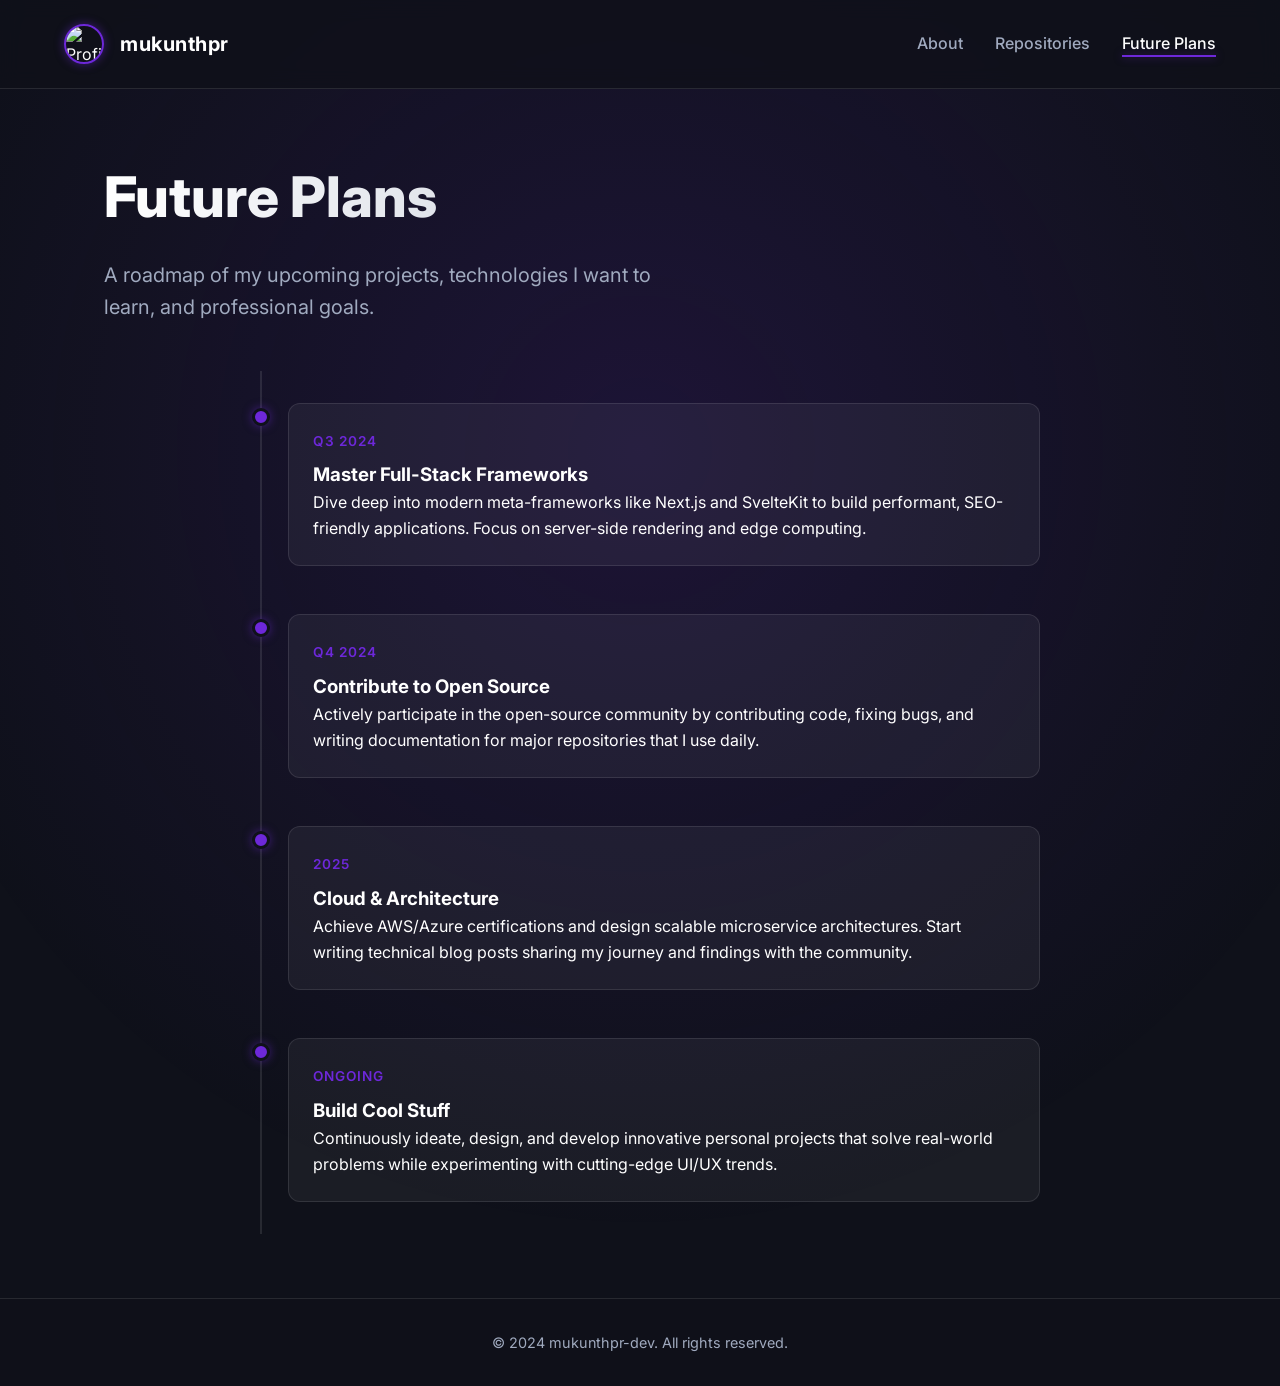
==== future-plans.html @ eefe3186 "Add personal website with About, Repositories, and Future Plans pages" ====
<!DOCTYPE html>
<html lang="en">
<head>
    <meta charset="UTF-8">
    <meta name="viewport" content="width=device-width, initial-scale=1.0">
    <title>Future Plans | mukunthpr-dev</title>
    <meta name="description" content="Future goals, projects and career plans of mukunthpr-dev.">
    <link rel="icon" href="https://github.com/mukunthpr-dev.png" type="image/png">
    <link rel="preconnect" href="https://fonts.googleapis.com">
    <link rel="preconnect" href="https://fonts.gstatic.com" crossorigin>
    <link href="https://fonts.googleapis.com/css2?family=Inter:wght@300;400;500;600;700;800&display=swap" rel="stylesheet">
    <link rel="stylesheet" href="style.css">
</head>
<body>
    <header>
        <a href="index.html" class="logo-container">
            <img src="https://github.com/mukunthpr-dev.png" alt="Profile Picture Logo">
            <span class="logo-text">mukunthpr</span>
        </a>
        <nav>
            <ul>
                <li><a href="index.html">About</a></li>
                <li><a href="repositories.html">Repositories</a></li>
                <li><a href="future-plans.html" class="active">Future Plans</a></li>
            </ul>
        </nav>
    </header>

    <main>
        <h1>Future Plans</h1>
        <p class="subtitle">A roadmap of my upcoming projects, technologies I want to learn, and professional goals.</p>
        
        <div class="timeline">
            <!-- Short Term -->
            <div class="timeline-item">
                <div class="timeline-dot"></div>
                <div class="timeline-content">
                    <span class="timeline-date">Q3 2024</span>
                    <h3>Master Full-Stack Frameworks</h3>
                    <p>Dive deep into modern meta-frameworks like Next.js and SvelteKit to build performant, SEO-friendly applications. Focus on server-side rendering and edge computing.</p>
                </div>
            </div>

            <!-- Mid Term -->
            <div class="timeline-item">
                <div class="timeline-dot"></div>
                <div class="timeline-content">
                    <span class="timeline-date">Q4 2024</span>
                    <h3>Contribute to Open Source</h3>
                    <p>Actively participate in the open-source community by contributing code, fixing bugs, and writing documentation for major repositories that I use daily.</p>
                </div>
            </div>

            <!-- Long Term -->
            <div class="timeline-item">
                <div class="timeline-dot"></div>
                <div class="timeline-content">
                    <span class="timeline-date">2025</span>
                    <h3>Cloud & Architecture</h3>
                    <p>Achieve AWS/Azure certifications and design scalable microservice architectures. Start writing technical blog posts sharing my journey and findings with the community.</p>
                </div>
            </div>
            
            <!-- Ongoing -->
            <div class="timeline-item">
                <div class="timeline-dot"></div>
                <div class="timeline-content">
                    <span class="timeline-date">Ongoing</span>
                    <h3>Build Cool Stuff</h3>
                    <p>Continuously ideate, design, and develop innovative personal projects that solve real-world problems while experimenting with cutting-edge UI/UX trends.</p>
                </div>
            </div>
        </div>
    </main>

    <footer>
        <p>&copy; 2024 mukunthpr-dev. All rights reserved.</p>
    </footer>

    <script src="script.js"></script>
</body>
</html>
---- style.css ----
:root {
    --bg-color: #0f111a;
    --text-primary: #ffffff;
    --text-secondary: #a0aabf;
    --accent-color: #6d28d9; /* Deep purple */
    --accent-glow: rgba(109, 40, 217, 0.5);
    --glass-bg: rgba(255, 255, 255, 0.05);
    --glass-border: rgba(255, 255, 255, 0.1);
    --card-hover-bg: rgba(255, 255, 255, 0.08);
}

* {
    margin: 0;
    padding: 0;
    box-sizing: border-box;
}

body {
    font-family: 'Inter', -apple-system, BlinkMacSystemFont, "Segoe UI", Roboto, Helvetica, Arial, sans-serif;
    background-color: var(--bg-color);
    color: var(--text-primary);
    line-height: 1.6;
    min-height: 100vh;
    display: flex;
    flex-direction: column;
    overflow-x: hidden;
}

/* Background animated gradient */
body::before {
    content: '';
    position: fixed;
    top: -50%;
    left: -50%;
    width: 200%;
    height: 200%;
    background: radial-gradient(circle at center, rgba(109, 40, 217, 0.15) 0%, transparent 50%);
    z-index: -1;
    animation: rotate 60s linear infinite;
}

@keyframes rotate {
    0% { transform: rotate(0deg); }
    100% { transform: rotate(360deg); }
}

/* Header */
header {
    padding: 1.5rem 5%;
    display: flex;
    justify-content: space-between;
    align-items: center;
    background: rgba(15, 17, 26, 0.8);
    backdrop-filter: blur(10px);
    -webkit-backdrop-filter: blur(10px);
    border-bottom: 1px solid var(--glass-border);
    position: sticky;
    top: 0;
    z-index: 100;
}

.logo-container {
    display: flex;
    align-items: center;
    gap: 1rem;
    text-decoration: none;
    color: var(--text-primary);
}

.logo-container img {
    width: 40px;
    height: 40px;
    border-radius: 50%;
    border: 2px solid var(--accent-color);
    box-shadow: 0 0 10px var(--accent-glow);
    transition: transform 0.3s ease, box-shadow 0.3s ease;
}

.logo-container:hover img {
    transform: scale(1.1);
    box-shadow: 0 0 15px var(--accent-color);
}

.logo-text {
    font-size: 1.25rem;
    font-weight: 700;
    letter-spacing: 0.5px;
}

nav ul {
    list-style: none;
    display: flex;
    gap: 2rem;
}

nav ul li a {
    text-decoration: none;
    color: var(--text-secondary);
    font-weight: 500;
    font-size: 1rem;
    transition: color 0.3s ease;
    position: relative;
}

nav ul li a::after {
    content: '';
    position: absolute;
    width: 0;
    height: 2px;
    bottom: -4px;
    left: 0;
    background-color: var(--accent-color);
    transition: width 0.3s ease;
    box-shadow: 0 0 8px var(--accent-glow);
}

nav ul li a:hover,
nav ul li a.active {
    color: var(--text-primary);
}

nav ul li a:hover::after,
nav ul li a.active::after {
    width: 100%;
}

/* Main Content */
main {
    flex: 1;
    padding: 4rem 5%;
    max-width: 1200px;
    margin: 0 auto;
    width: 100%;
}

h1 {
    font-size: 3.5rem;
    font-weight: 800;
    margin-bottom: 1rem;
    background: linear-gradient(to right, #fff, #a0aabf);
    -webkit-background-clip: text;
    -webkit-text-fill-color: transparent;
    animation: fadeInDown 0.8s ease-out;
}

h2 {
    font-size: 2rem;
    margin-bottom: 2rem;
    font-weight: 700;
}

.subtitle {
    font-size: 1.25rem;
    color: var(--text-secondary);
    margin-bottom: 3rem;
    max-width: 600px;
    animation: fadeInUp 0.8s ease-out 0.2s both;
}

/* Glassmorphism Cards */
.glass-panel {
    background: var(--glass-bg);
    border: 1px solid var(--glass-border);
    border-radius: 16px;
    padding: 2.5rem;
    backdrop-filter: blur(12px);
    -webkit-backdrop-filter: blur(12px);
    box-shadow: 0 8px 32px rgba(0, 0, 0, 0.2);
    animation: fadeIn 1s ease-out 0.4s both;
}

/* Hero Section (About) */
.hero {
    display: flex;
    align-items: center;
    gap: 4rem;
    margin-top: 2rem;
}

.hero-content {
    flex: 1;
}

.hero-image-wrapper {
    flex-shrink: 0;
    position: relative;
    animation: scaleIn 1s ease-out 0.4s both;
}

.hero-image {
    width: 300px;
    height: 300px;
    border-radius: 30% 70% 70% 30% / 30% 30% 70% 70%;
    object-fit: cover;
    box-shadow: 0 0 30px rgba(109, 40, 217, 0.4);
    border: 4px solid rgba(255, 255, 255, 0.1);
    animation: blob 8s infinite alternate ease-in-out;
}

@keyframes blob {
    0% { border-radius: 30% 70% 70% 30% / 30% 30% 70% 70%; }
    50% { border-radius: 70% 30% 30% 70% / 70% 70% 30% 30%; }
    100% { border-radius: 30% 70% 70% 30% / 30% 30% 70% 70%; }
}

.btn {
    display: inline-block;
    padding: 0.8rem 2rem;
    border-radius: 30px;
    font-weight: 600;
    text-decoration: none;
    color: white;
    background: linear-gradient(135deg, var(--accent-color), #4c1d95);
    box-shadow: 0 4px 15px var(--accent-glow);
    transition: transform 0.3s ease, box-shadow 0.3s ease;
    border: none;
    cursor: pointer;
    margin-top: 1.5rem;
}

.btn:hover {
    transform: translateY(-2px);
    box-shadow: 0 6px 20px rgba(109, 40, 217, 0.6);
}

/* Grid for Repos and Plans */
.grid {
    display: grid;
    grid-template-columns: repeat(auto-fill, minmax(300px, 1fr));
    gap: 2rem;
}

.card {
    background: var(--glass-bg);
    border: 1px solid var(--glass-border);
    border-radius: 12px;
    padding: 1.5rem;
    transition: all 0.3s ease;
    display: flex;
    flex-direction: column;
    height: 100%;
}

.card:hover {
    transform: translateY(-5px);
    background: var(--card-hover-bg);
    border-color: rgba(255, 255, 255, 0.2);
    box-shadow: 0 10px 30px rgba(0, 0, 0, 0.3);
}

.card h3 {
    font-size: 1.25rem;
    margin-bottom: 0.5rem;
    color: var(--text-primary);
}

.card p {
    color: var(--text-secondary);
    font-size: 0.95rem;
    flex: 1;
    margin-bottom: 1.5rem;
}

.card-footer {
    display: flex;
    justify-content: space-between;
    align-items: center;
    font-size: 0.85rem;
    color: var(--text-secondary);
    margin-top: auto;
}

.language-badge {
    display: inline-flex;
    align-items: center;
    gap: 0.4rem;
}

.language-color {
    width: 10px;
    height: 10px;
    border-radius: 50%;
    background-color: var(--accent-color);
}

.repo-link {
    color: var(--accent-color);
    text-decoration: none;
    font-weight: 500;
    transition: color 0.3s;
}

.repo-link:hover {
    color: #a78bfa;
}

/* Timeline (Future Plans) */
.timeline {
    position: relative;
    max-width: 800px;
    margin: 0 auto;
    padding: 2rem 0;
}

.timeline::before {
    content: '';
    position: absolute;
    top: 0;
    left: 20px;
    height: 100%;
    width: 2px;
    background: var(--glass-border);
}

.timeline-item {
    position: relative;
    padding-left: 3rem;
    margin-bottom: 3rem;
}

.timeline-item:last-child {
    margin-bottom: 0;
}

.timeline-dot {
    position: absolute;
    left: 12px;
    top: 5px;
    width: 18px;
    height: 18px;
    border-radius: 50%;
    background: var(--accent-color);
    box-shadow: 0 0 10px var(--accent-glow);
    border: 3px solid var(--bg-color);
}

.timeline-content {
    background: var(--glass-bg);
    border: 1px solid var(--glass-border);
    border-radius: 12px;
    padding: 1.5rem;
    transition: transform 0.3s ease;
}

.timeline-content:hover {
    transform: translateX(5px);
    background: var(--card-hover-bg);
}

.timeline-date {
    display: inline-block;
    font-size: 0.85rem;
    color: var(--accent-color);
    font-weight: 600;
    margin-bottom: 0.5rem;
    text-transform: uppercase;
    letter-spacing: 1px;
}

/* Footer */
footer {
    text-align: center;
    padding: 2rem;
    color: var(--text-secondary);
    font-size: 0.9rem;
    border-top: 1px solid var(--glass-border);
    background: rgba(15, 17, 26, 0.8);
    margin-top: auto;
}

/* Animations */
@keyframes fadeInDown {
    from { opacity: 0; transform: translateY(-20px); }
    to { opacity: 1; transform: translateY(0); }
}

@keyframes fadeInUp {
    from { opacity: 0; transform: translateY(20px); }
    to { opacity: 1; transform: translateY(0); }
}

@keyframes fadeIn {
    from { opacity: 0; }
    to { opacity: 1; }
}

@keyframes scaleIn {
    from { opacity: 0; transform: scale(0.9); }
    to { opacity: 1; transform: scale(1); }
}

/* Loading Spinner */
.loader {
    width: 48px;
    height: 48px;
    border: 5px solid var(--glass-border);
    border-bottom-color: var(--accent-color);
    border-radius: 50%;
    display: inline-block;
    box-sizing: border-box;
    animation: rotation 1s linear infinite;
    margin: 2rem auto;
}

@keyframes rotation {
    0% { transform: rotate(0deg); }
    100% { transform: rotate(360deg); }
}

.center-content {
    display: flex;
    justify-content: center;
    align-items: center;
    min-height: 200px;
    width: 100%;
}

/* Responsive */
@media (max-width: 768px) {
    .hero {
        flex-direction: column-reverse;
        text-align: center;
        gap: 2rem;
    }
    
    h1 {
        font-size: 2.5rem;
    }
    
    .subtitle {
        margin: 0 auto 2rem;
    }
    
    header {
        flex-direction: column;
        gap: 1rem;
    }
    
    nav ul {
        gap: 1.5rem;
    }
}
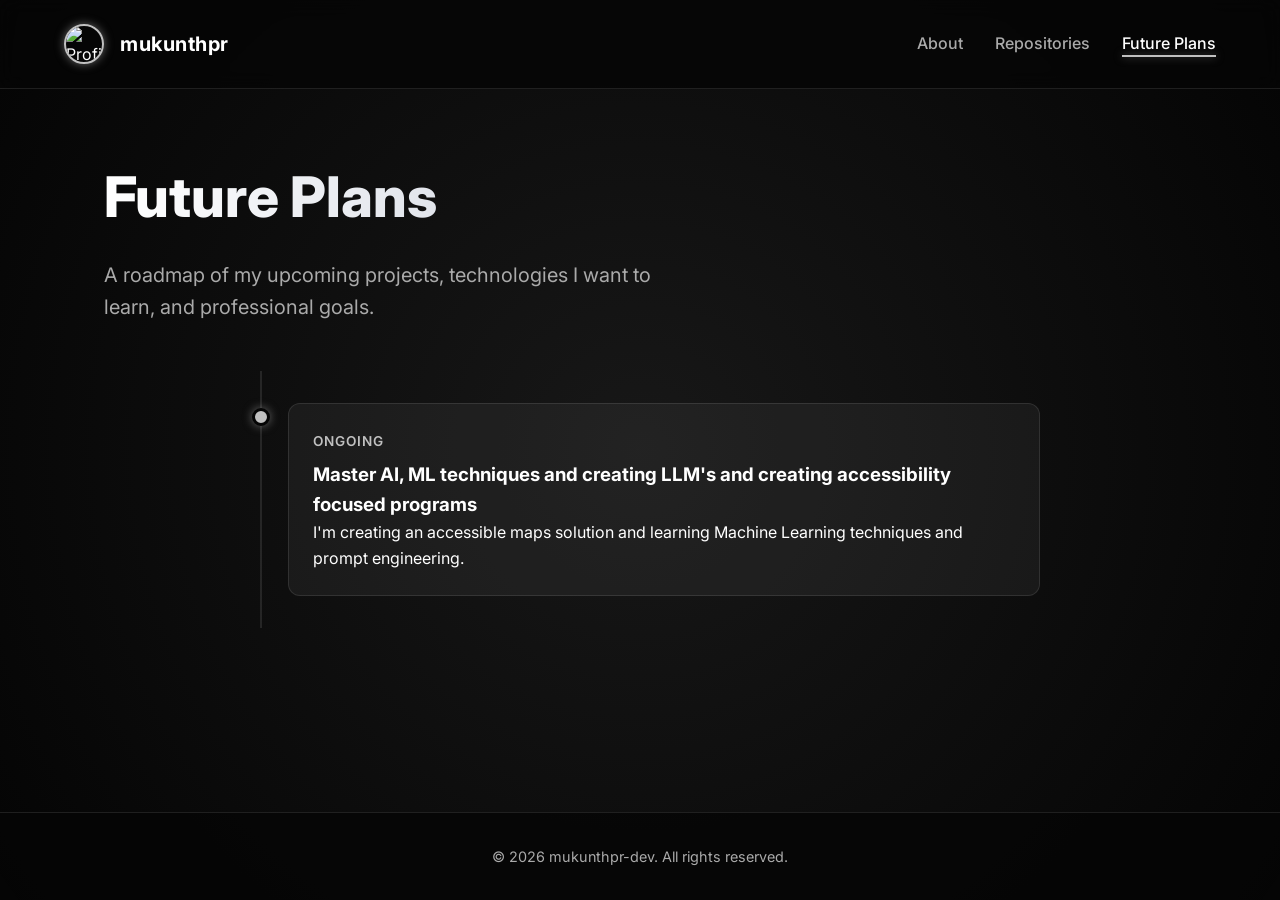
==== commit 8b12ed73: "Update text, copyright, theme, and filter repositories" ====
--- a/future-plans.html
+++ b/future-plans.html
@@ -31,50 +31,20 @@
         <p class="subtitle">A roadmap of my upcoming projects, technologies I want to learn, and professional goals.</p>
         
         <div class="timeline">
-            <!-- Short Term -->
-            <div class="timeline-item">
-                <div class="timeline-dot"></div>
-                <div class="timeline-content">
-                    <span class="timeline-date">Q3 2024</span>
-                    <h3>Master Full-Stack Frameworks</h3>
-                    <p>Dive deep into modern meta-frameworks like Next.js and SvelteKit to build performant, SEO-friendly applications. Focus on server-side rendering and edge computing.</p>
-                </div>
-            </div>
-
-            <!-- Mid Term -->
-            <div class="timeline-item">
-                <div class="timeline-dot"></div>
-                <div class="timeline-content">
-                    <span class="timeline-date">Q4 2024</span>
-                    <h3>Contribute to Open Source</h3>
-                    <p>Actively participate in the open-source community by contributing code, fixing bugs, and writing documentation for major repositories that I use daily.</p>
-                </div>
-            </div>
-
-            <!-- Long Term -->
-            <div class="timeline-item">
-                <div class="timeline-dot"></div>
-                <div class="timeline-content">
-                    <span class="timeline-date">2025</span>
-                    <h3>Cloud & Architecture</h3>
-                    <p>Achieve AWS/Azure certifications and design scalable microservice architectures. Start writing technical blog posts sharing my journey and findings with the community.</p>
-                </div>
-            </div>
-            
             <!-- Ongoing -->
             <div class="timeline-item">
                 <div class="timeline-dot"></div>
                 <div class="timeline-content">
                     <span class="timeline-date">Ongoing</span>
-                    <h3>Build Cool Stuff</h3>
-                    <p>Continuously ideate, design, and develop innovative personal projects that solve real-world problems while experimenting with cutting-edge UI/UX trends.</p>
+                    <h3>Master AI, ML techniques and creating LLM's and creating accessibility focused programs</h3>
+                    <p>I'm creating an accessible maps solution and learning Machine Learning techniques and prompt engineering.</p>
                 </div>
             </div>
         </div>
     </main>
 
     <footer>
-        <p>&copy; 2024 mukunthpr-dev. All rights reserved.</p>
+        <p>&copy; 2026 mukunthpr-dev. All rights reserved.</p>
     </footer>
 
     <script src="script.js"></script>
--- a/style.css
+++ b/style.css
@@ -1,9 +1,9 @@
 :root {
-    --bg-color: #0f111a;
+    --bg-color: #050505;
     --text-primary: #ffffff;
-    --text-secondary: #a0aabf;
-    --accent-color: #6d28d9; /* Deep purple */
-    --accent-glow: rgba(109, 40, 217, 0.5);
+    --text-secondary: #aaaaaa;
+    --accent-color: #c0c0c0; /* Silver */
+    --accent-glow: rgba(192, 192, 192, 0.5);
     --glass-bg: rgba(255, 255, 255, 0.05);
     --glass-border: rgba(255, 255, 255, 0.1);
     --card-hover-bg: rgba(255, 255, 255, 0.08);
@@ -34,7 +34,7 @@
     left: -50%;
     width: 200%;
     height: 200%;
-    background: radial-gradient(circle at center, rgba(109, 40, 217, 0.15) 0%, transparent 50%);
+    background: radial-gradient(circle at center, rgba(192, 192, 192, 0.1) 0%, transparent 50%);
     z-index: -1;
     animation: rotate 60s linear infinite;
 }
@@ -50,7 +50,7 @@
     display: flex;
     justify-content: space-between;
     align-items: center;
-    background: rgba(15, 17, 26, 0.8);
+    background: rgba(5, 5, 5, 0.8);
     backdrop-filter: blur(10px);
     -webkit-backdrop-filter: blur(10px);
     border-bottom: 1px solid var(--glass-border);
@@ -192,7 +192,7 @@
     height: 300px;
     border-radius: 30% 70% 70% 30% / 30% 30% 70% 70%;
     object-fit: cover;
-    box-shadow: 0 0 30px rgba(109, 40, 217, 0.4);
+    box-shadow: 0 0 30px rgba(192, 192, 192, 0.4);
     border: 4px solid rgba(255, 255, 255, 0.1);
     animation: blob 8s infinite alternate ease-in-out;
 }
@@ -210,7 +210,7 @@
     font-weight: 600;
     text-decoration: none;
     color: white;
-    background: linear-gradient(135deg, var(--accent-color), #4c1d95);
+    background: linear-gradient(135deg, var(--accent-color), #7a7a7a);
     box-shadow: 0 4px 15px var(--accent-glow);
     transition: transform 0.3s ease, box-shadow 0.3s ease;
     border: none;
@@ -220,7 +220,7 @@
 
 .btn:hover {
     transform: translateY(-2px);
-    box-shadow: 0 6px 20px rgba(109, 40, 217, 0.6);
+    box-shadow: 0 6px 20px rgba(192, 192, 192, 0.6);
 }
 
 /* Grid for Repos and Plans */
@@ -364,7 +364,7 @@
     color: var(--text-secondary);
     font-size: 0.9rem;
     border-top: 1px solid var(--glass-border);
-    background: rgba(15, 17, 26, 0.8);
+    background: rgba(5, 5, 5, 0.8);
     margin-top: auto;
 }
 
